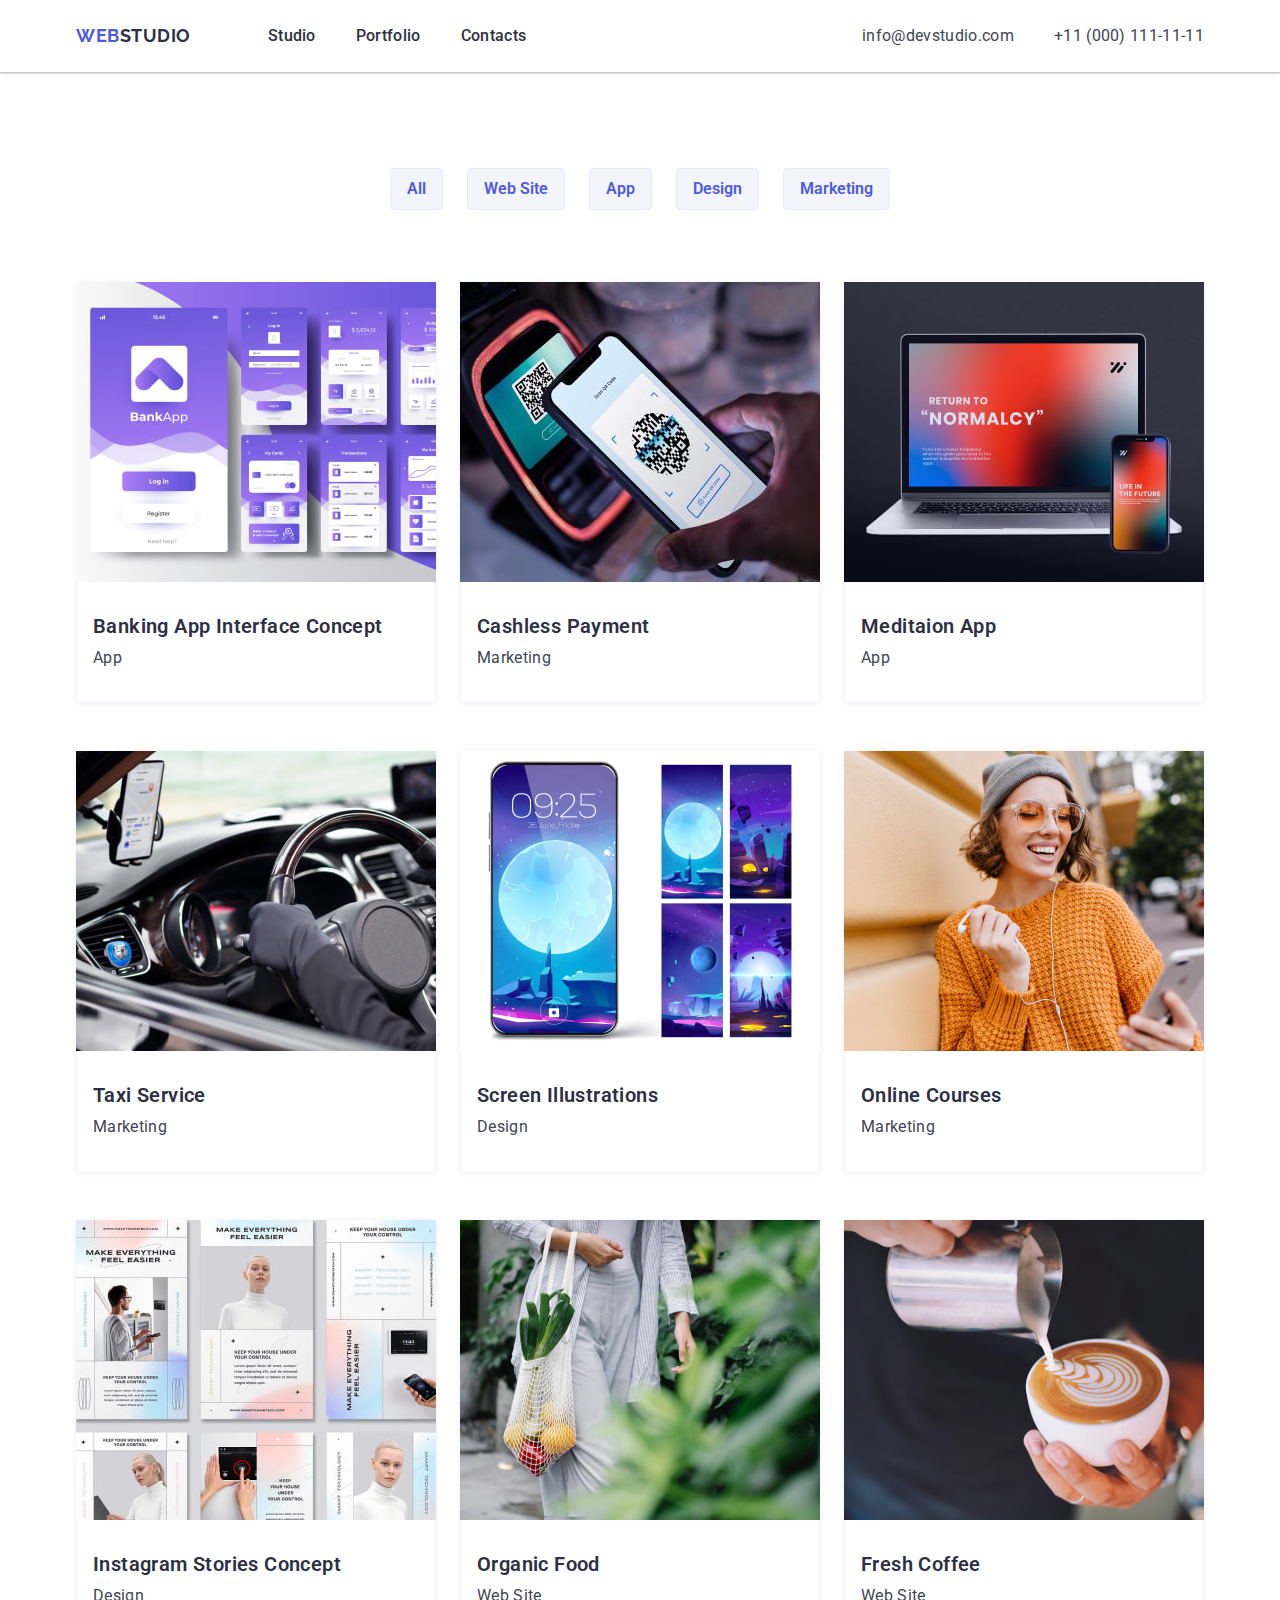
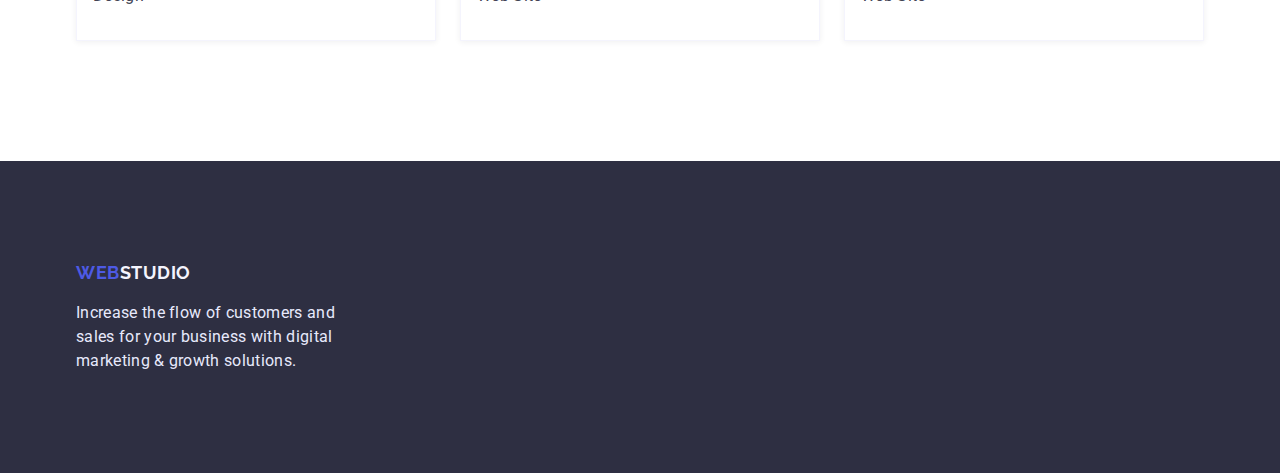
==== portfolio.html @ 5377bc29 "1" ====
<!DOCTYPE html>
<html lang="en">
  <head>
    <meta charset="UTF-8" />
    <meta http-equiv="X-UA-Compatible" content="IE=edge" />
    <meta name="description" content="Портфоліо" />
    <meta name="viewport" content="width=device-width, initial-scale=1.0" />
    <link
      rel="stylesheet"
      href="https://cdnjs.cloudflare.com/ajax/libs/modern-normalize/1.0.0/modern-normalize.min.css"
    />
    <link rel="stylesheet" href="styles/styles.css" />
    <link rel="preconnect" href="https://fonts.googleapis.com" />
    <link rel="preconnect" href="https://fonts.gstatic.com" crossorigin />
    <link
      href="https://fonts.googleapis.com/css2?family=Open+Sans:wght@400;600;700&family=Raleway:wght@700&family=Roboto:wght@400;500;700;900&display=swap"
      rel="stylesheet"
    />
  </head>
  <body>
    <!------------------------------ NAVIGATION + ADDRESS ---------------------->

    <header class="header">
      <div class="container">
        <nav>
          <a class="logo link" href="index.html"><span class="web">web</span><span class="studio">studio</span></a>
          <ul class="list header-list">
            <li><a class="link header-link" href="index.html">Studio</a></li>
            <li>
              <a class="link header-link" href="portfolio.html">Portfolio</a>
            </li>
            <li>
              <a class="link header-link" href="contacts.html">Contacts</a>
            </li>
          </ul>
        </nav>
        <ul class="list header-addr">
          <li>
            <a class="link header-address" href="mailto:info@devstudio.com">info@devstudio.com</a>
          </li>
          <li>
            <a class="link header-address" href="tel:+11(000)1111111">+11 (000) 111-11-11</a>
          </li>
        </ul>
      </div>
    </header>

    <main>
      <!------------------------------ PORTFOLIO BUTTONS ---------------------->

      <section class="section portfolio">
        <div class="container">
          <h1 class="visually-hidden">Content</h1>
          <ul class="list filter-btn">
            <li><button class="btn_portfolio" type="button">All</button></li>
            <li><button class="btn_portfolio" type="button">Web Site</button></li>
            <li><button class="btn_portfolio" type="button">App</button></li>
            <li><button class="btn_portfolio" type="button">Design</button></li>
            <li><button class="btn_portfolio" type="button">Marketing</button></li>
          </ul>
          <!------------------------------ PORTFOLIO PICTURES ---------------------->

          <ul class="list portfolio-list">
            <li class="portfolio-list-item">
              <img src="images/portfolio-1.jpg" width="360px" alt="image Banking App Interface Concept" />
              <div class="portfolio-item-text">
                <h2 class="title-cards">Banking App Interface Concept</h2>
                <p class="content-cards">App</p>
              </div>
            </li>
            <li class="portfolio-list-item">
              <img src="images/portfolio-2.jpg" width="360px" alt="image Cashless Payment" />
              <div class="portfolio-item-text">
                <h2 class="title-cards">Cashless Payment</h2>
                <p class="content-cards">Marketing</p>
              </div>
            </li>
            <li class="portfolio-list-item">
              <img src="images/portfolio-3.jpg" width="360px" alt="image Meditaion App" />
              <div class="portfolio-item-text">
                <h2 class="title-cards">Meditaion App</h2>
                <p class="content-cards">App</p>
              </div>
            </li>
            <li class="portfolio-list-item">
              <img src="images/portfolio-4.jpg" width="360px" alt="image Taxi Service" />
              <div class="portfolio-item-text">
                <h2 class="title-cards">Taxi Service</h2>
                <p class="content-cards">Marketing</p>
              </div>
            </li>
            <li class="portfolio-list-item">
              <img src="images/portfolio-5.jpg" width="360px" alt="image Screen Illustrations" />
              <div class="portfolio-item-text">
                <h2 class="title-cards">Screen Illustrations</h2>
                <p class="content-cards">Design</p>
              </div>
            </li>
            <li class="portfolio-list-item">
              <img src="images/portfolio-6.jpg" width="360px" alt="image Online Courses" />
              <div class="portfolio-item-text">
                <h2 class="title-cards">Online Courses</h2>
                <p class="content-cards">Marketing</p>
              </div>
            </li>
            <li class="portfolio-list-item">
              <img src="images/portfolio-7.jpg" width="360px" alt="image Instagram Stories Concept" />
              <div class="portfolio-item-text">
                <h2 class="title-cards">Instagram Stories Concept</h2>
                <p class="content-cards">Design</p>
              </div>
            </li>
            <li class="portfolio-list-item">
              <img src="images/portfolio-8.jpg" width="360px" alt="image Organic Food" />
              <div class="portfolio-item-text">
                <h2 class="title-cards">Organic Food</h2>
                <p class="content-cards">Web Site</p>
              </div>
            </li>
            <li class="portfolio-list-item">
              <img src="images/portfolio-9.jpg" width="360px" alt="image Fresh Coffee" />
              <div class="portfolio-item-text">
                <h2 class="title-cards">Fresh Coffee</h2>
                <p class="content-cards">Web Site</p>
              </div>
            </li>
          </ul>
        </div>
      </section>
    </main>
    <!------------------------------ FOOTER ---------------------->

    <footer class="footer">
      <div class="container">
        <a class="logo link" href="index.html"><span class="web">web</span><span class="studio-2">studio</span></a>
        <p>Increase the flow of customers and sales for your business with digital marketing & growth solutions.</p>
      </div>
    </footer>
  </body>
</html>
---- styles/styles.css ----
:root {
  --color-main: #2e2f42;
  --color-main-white: #ffffff;
  --color-second-white: #f4f4fd;
  --color-accent: #4d5ae5;
  --color-grey: #434455;
  --font-main: "Roboto", sans-serif;
  --font-secondary: "Raleway", sans-serif;
}

/* *,
*::before,
*::after {
  box-sizing: border-box;
} */

img {
  display: block;
  max-width: 100%;
  align-items: center;
}

h1,
h2,
h3,
h4,
h5,
h6,
p {
  margin-top: 0;
  margin-bottom: 0;
}

body {
  font-family: var(--font-main);
  background: var(--color-main-white);
}

.list {
  list-style: none;
  margin: 0;
  padding: 0;
}

.link {
  text-decoration: none;
}

.container {
  width: 1158px;
  margin: 0 auto;
  padding-left: 15px;
  padding-right: 15px;
}

/* ---------header--------- */

.header {
  box-shadow: 0px 2px 1px rgba(46, 47, 66, 0.08), 0px 1px 1px rgba(46, 47, 66, 0.16), 0px 1px 6px rgba(46, 47, 66, 0.08);
  display: flex;
  align-items: center;
}

.logo {
  font-family: var(--font-secondary);
  font-weight: 700;
  font-size: 18px;
  line-height: 1.33;
  letter-spacing: 0.03em;
  text-transform: uppercase;
  margin-right: 77px;
}

.header .container {
  display: flex;
  align-items: center;
}

.header nav,
.header ul {
  display: flex;
  align-items: center;
}

.web {
  color: var(--color-accent);
}

.studio {
  color: var(--color-main);
}

/* --------header_list------ */

.header-list {
  padding-top: 24px;
  padding-bottom: 24px;
  gap: 40px;
}

.header-link {
  font-weight: 500;
  font-size: 16px;
  line-height: 1.5;
  letter-spacing: 0.02em;
  color: var(--color-main);
}

.header-link:hover {
  color: var(--color-grey);
}

.header-link:focus {
  color: var(--color-accent);
}

.header-address {
  font-weight: 400;
  font-size: 16px;
  line-height: 1.5;
  letter-spacing: 0.02em;
  color: var(--color-grey);
  list-style: none;
}

.header-addr {
  gap: 40px;
  margin-left: auto;
}

.header-address:hover {
  color: var(--color-accent);
}

/* -------------HERO------------- */

.hero {
  text-align: center;
  background: var(--color-main);
  padding-top: 192px;
  padding-bottom: 192px;
}

.hero-title {
  font-weight: 600;
  font-size: 56px;
  line-height: 1.07;
  letter-spacing: 0.02em;
  color: var(--color-main-white);
  margin-bottom: 48px;
}

.btn {
  background: var(--color-accent);
  box-shadow: 0px 4px 4px rgba(0, 0, 0, 0.15);
  border-radius: 4px;
  border-color: transparent;
  font-weight: 600;
  font-size: 16px;
  line-height: 1.1875;
  letter-spacing: 0.04em;
  color: var(--color-main-white);
  padding: 16px 32px;
}

.btn:hover {
  background: var(--color-accent);
  box-shadow: 0px 1px 6px rgba(46, 47, 66, 0.08), 0px 1px 1px rgba(46, 47, 66, 0.16), 0px 2px 1px rgba(46, 47, 66, 0.08);
  border-radius: 4px;
  cursor: pointer;
}

.btn:focus {
  background: #404bbf;
  box-shadow: 0px 4px 4px rgba(0, 0, 0, 0.15);
  border-radius: 4px;
}

/* --------advantages------ */

.advantages {
  padding-top: 120px;
  padding-bottom: 120px;
}

.advantages-list {
  display: flex;
  text-align: left;
}

.title-cards {
  font-weight: 600;
  font-size: 20px;
  line-height: 1.2;
  color: var(--color-main);
  letter-spacing: 0.02em;
  margin-bottom: 8px;
}

.content-cards {
  font-weight: 400;
  font-size: 16px;
  line-height: 1.5;
  letter-spacing: 0.02em;
  color: var(--color-grey);
}

.advantages-item:not(:last-child) {
  margin-right: 24px;
}

.advantages-item {
  width: 264px;
}

/* -----What are we doing------*/

.examples {
  padding-bottom: 120px;
}

.main-title {
  font-weight: 600;
  font-size: 36px;
  line-height: 1.11;
  letter-spacing: 0.02em;
  text-transform: capitalize;
  text-align: center;
  color: var(--color-main);
  margin-bottom: 72px;
}

.examples-list {
  display: flex;
  align-items: center;
  gap: 24px;
}

/* -----TEAM------*/

.team {
  background: var(--color-second-white);
}

.team.section {
  padding-top: 120px;
  padding-bottom: 120px;
}

.team-list {
  display: flex;
  gap: 24px;
  margin: 0px;
}

.team-item {
  background-color: var(--color-main-white);
  box-shadow: 0px 1px 6px rgba(46, 47, 66, 0.08), 0px 1px 1px rgba(46, 47, 66, 0.16), 0px 2px 1px rgba(46, 47, 66, 0.08);
  border-radius: 0px 0px 4px 4px;
}

.team-item-text {
  padding-top: 32px;
  padding-bottom: 32px;
  text-align: center;
}

/* -----FOOTER------*/

.footer {
  background: var(--color-main);
  padding-top: 100px;
  padding-bottom: 100px;
}

.studio-2 {
  font-family: var(--font-secondary);
  font-weight: 700;
  font-size: 18px;
  line-height: 1.16;
  letter-spacing: 0.03em;
  color: var(--color-second-white);
}

.footer p {
  margin-top: 16px;
  font-weight: 400;
  font-size: 16px;
  line-height: 1.5;
  letter-spacing: 0.02em;
  color: #e7e9fc;
  max-width: 264px;
  text-align: left;
}

/* ---------------------PORTFOLIO -------------*/

.visually-hidden {
  position: absolute;
  width: 1px;
  height: 1px;
  margin: -1px;
  border: 0;
  padding: 0;
  white-space: nowrap;
  clip-path: inset(100%);
  clip: rect(0 0 0 0);
  overflow: hidden;
}

.portfolio {
  padding-top: 96px;
  padding-bottom: 120px;
}

.btn_portfolio {
  font-weight: 600;
  font-size: 16px;
  line-height: 1.5;
  color: var(--color-accent);
  background: var(--color-second-white);
  border: 1px solid #e7e9fc;
  border-radius: 4px;
  padding: 8px 16px;
}

.btn_portfolio:hover {
  color: var(--color-main-white);
  background: var(--color-accent);
  box-shadow: 0px 3px 1px rgba(0, 0, 0, 0.1), 0px 2px 1px rgba(0, 0, 0, 0.08), 0px 2px 2px rgba(0, 0, 0, 0.12);
  border: 1px solid var(--color-accent);
  cursor: pointer;
}

.filter-btn {
  display: flex;
  justify-content: center;
  margin: 0 auto 72px;
  gap: 24px;
  padding: 0;
}

.portfolio-list {
  display: flex;
  flex-wrap: wrap;
  margin: auto;
}

.portfolio-list-item {
  margin-left: 0px;
  margin-right: 24px;
  margin-bottom: 48px;
  max-width: calc((100% - 48px) / 3);
  background: var(--color-main-white);
  box-shadow: 0px 1px 6px rgba(46, 47, 66, 0.08);
}

.portfolio-list-item:nth-child(3n) {
  margin-right: 0;
}

.portfolio-list-item:nth-last-child(-n + 3) {
  margin-bottom: 0;
}

.portfolio-item-text {
  padding: 32px 16px;
  text-align: left;
  border: 0.5px solid var(--color-second-white);
  border-top: transparent;
}
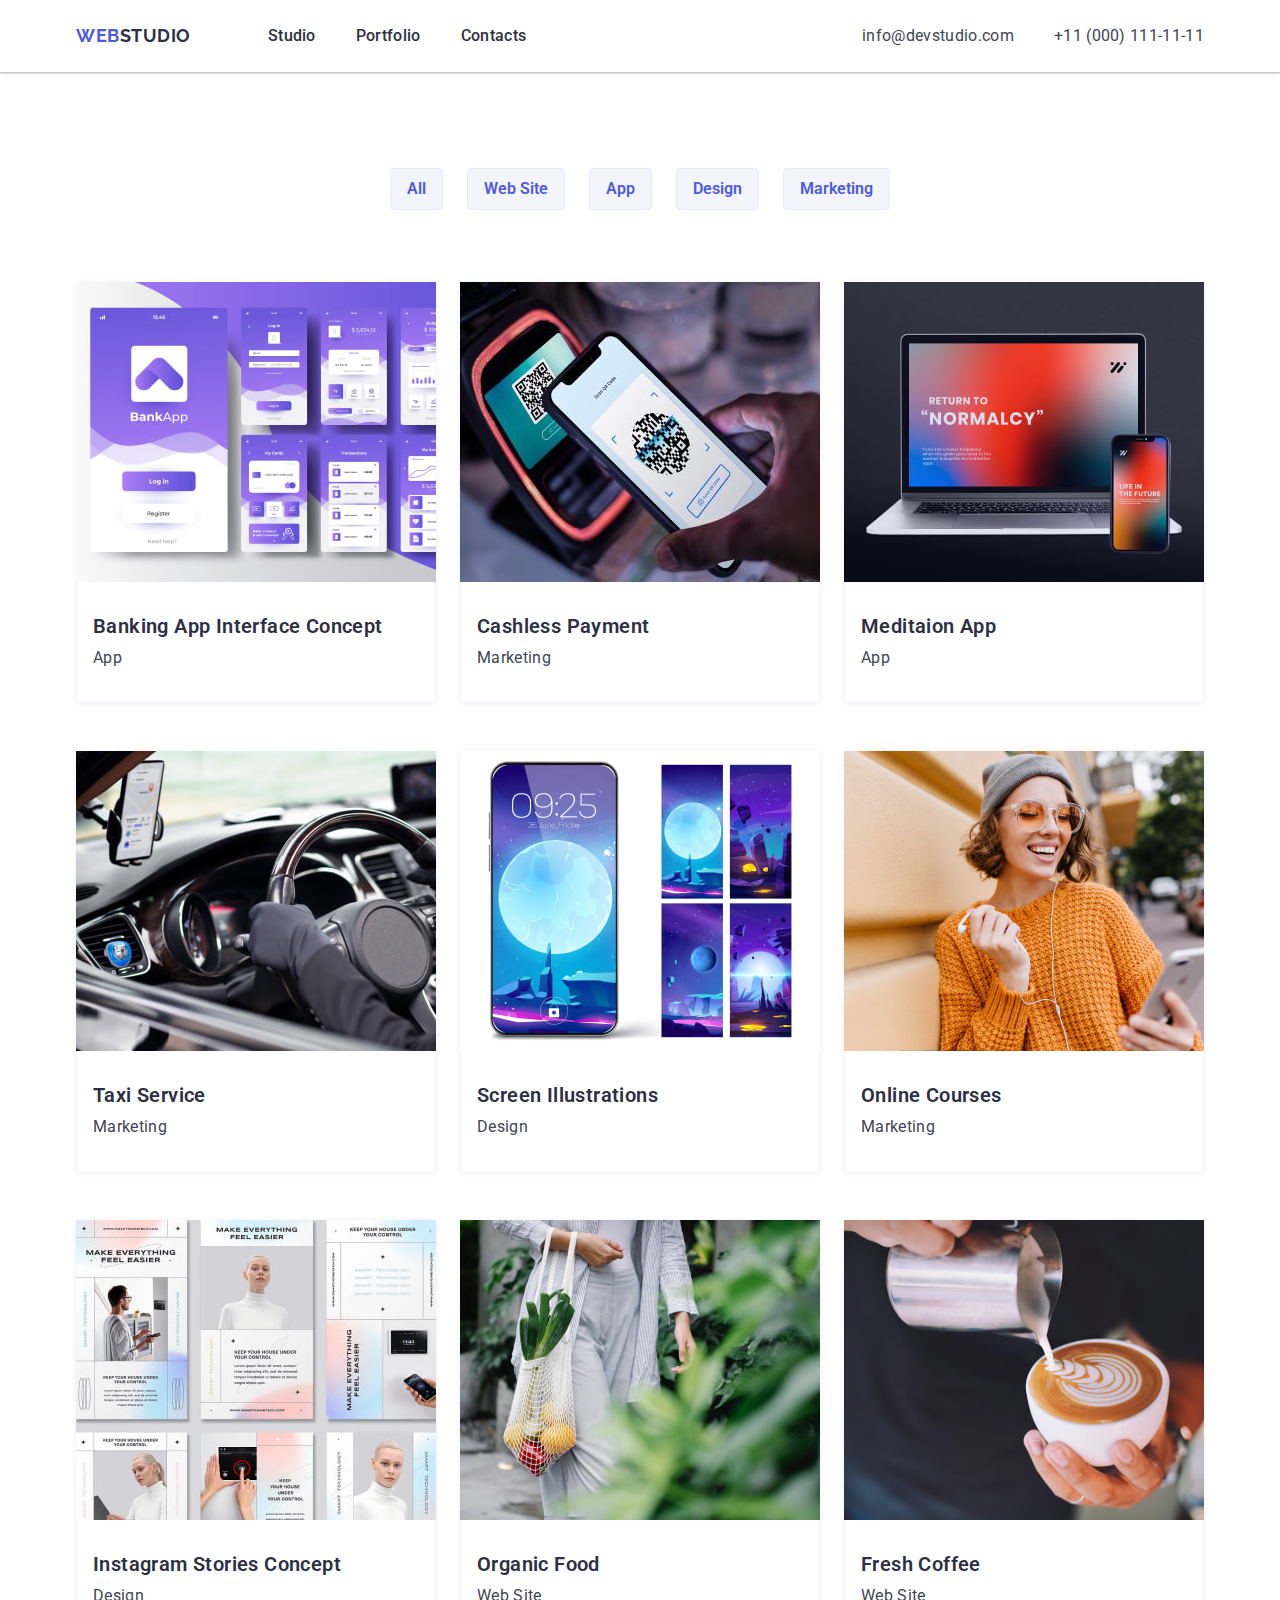
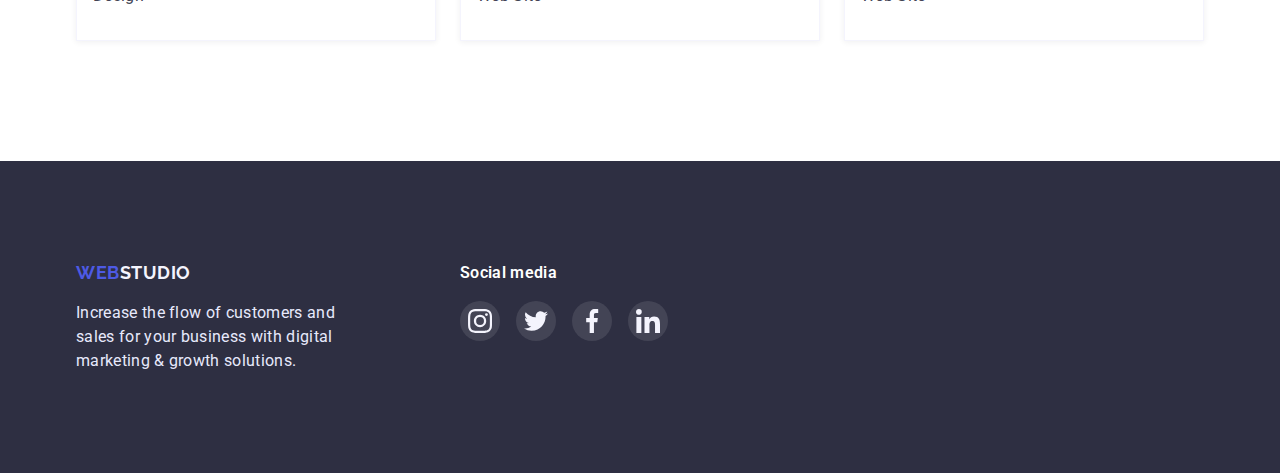
==== commit b000d1e3: "final" ====
--- a/portfolio.html
+++ b/portfolio.html
@@ -62,67 +62,85 @@
 
           <ul class="list portfolio-list">
             <li class="portfolio-list-item">
-              <img src="images/portfolio-1.jpg" width="360px" alt="image Banking App Interface Concept" />
-              <div class="portfolio-item-text">
-                <h2 class="title-cards">Banking App Interface Concept</h2>
-                <p class="content-cards">App</p>
-              </div>
+              <a class="link" href="#">
+                <img src="images/portfolio-1.jpg" width="360px" alt="image Banking App Interface Concept" />
+                <div class="portfolio-item-text">
+                  <h2 class="title-cards">Banking App Interface Concept</h2>
+                  <p class="content-cards">App</p>
+                </div>
+              </a>
             </li>
             <li class="portfolio-list-item">
-              <img src="images/portfolio-2.jpg" width="360px" alt="image Cashless Payment" />
-              <div class="portfolio-item-text">
-                <h2 class="title-cards">Cashless Payment</h2>
-                <p class="content-cards">Marketing</p>
-              </div>
+              <a class="link" href="#">
+                <img src="images/portfolio-2.jpg" width="360px" alt="image Cashless Payment" />
+                <div class="portfolio-item-text">
+                  <h2 class="title-cards">Cashless Payment</h2>
+                  <p class="content-cards">Marketing</p>
+                </div>
+              </a>
             </li>
             <li class="portfolio-list-item">
-              <img src="images/portfolio-3.jpg" width="360px" alt="image Meditaion App" />
-              <div class="portfolio-item-text">
-                <h2 class="title-cards">Meditaion App</h2>
-                <p class="content-cards">App</p>
-              </div>
+              <a class="link" href="#">
+                <img src="images/portfolio-3.jpg" width="360px" alt="image Meditaion App" />
+                <div class="portfolio-item-text">
+                  <h2 class="title-cards">Meditaion App</h2>
+                  <p class="content-cards">App</p>
+                </div>
+              </a>
             </li>
             <li class="portfolio-list-item">
-              <img src="images/portfolio-4.jpg" width="360px" alt="image Taxi Service" />
-              <div class="portfolio-item-text">
-                <h2 class="title-cards">Taxi Service</h2>
-                <p class="content-cards">Marketing</p>
-              </div>
+              <a class="link" href="#">
+                <img src="images/portfolio-4.jpg" width="360px" alt="image Taxi Service" />
+                <div class="portfolio-item-text">
+                  <h2 class="title-cards">Taxi Service</h2>
+                  <p class="content-cards">Marketing</p>
+                </div>
+              </a>
             </li>
             <li class="portfolio-list-item">
-              <img src="images/portfolio-5.jpg" width="360px" alt="image Screen Illustrations" />
-              <div class="portfolio-item-text">
-                <h2 class="title-cards">Screen Illustrations</h2>
-                <p class="content-cards">Design</p>
-              </div>
+              <a class="link" href="#">
+                <img src="images/portfolio-5.jpg" width="360px" alt="image Screen Illustrations" />
+                <div class="portfolio-item-text">
+                  <h2 class="title-cards">Screen Illustrations</h2>
+                  <p class="content-cards">Design</p>
+                </div>
+              </a>
             </li>
             <li class="portfolio-list-item">
-              <img src="images/portfolio-6.jpg" width="360px" alt="image Online Courses" />
-              <div class="portfolio-item-text">
-                <h2 class="title-cards">Online Courses</h2>
-                <p class="content-cards">Marketing</p>
-              </div>
+              <a class="link" href="#">
+                <img src="images/portfolio-6.jpg" width="360px" alt="image Online Courses" />
+                <div class="portfolio-item-text">
+                  <h2 class="title-cards">Online Courses</h2>
+                  <p class="content-cards">Marketing</p>
+                </div>
+              </a>
             </li>
             <li class="portfolio-list-item">
-              <img src="images/portfolio-7.jpg" width="360px" alt="image Instagram Stories Concept" />
-              <div class="portfolio-item-text">
-                <h2 class="title-cards">Instagram Stories Concept</h2>
-                <p class="content-cards">Design</p>
-              </div>
+              <a class="link" href="#">
+                <img src="images/portfolio-7.jpg" width="360px" alt="image Instagram Stories Concept" />
+                <div class="portfolio-item-text">
+                  <h2 class="title-cards">Instagram Stories Concept</h2>
+                  <p class="content-cards">Design</p>
+                </div>
+              </a>
             </li>
             <li class="portfolio-list-item">
-              <img src="images/portfolio-8.jpg" width="360px" alt="image Organic Food" />
-              <div class="portfolio-item-text">
-                <h2 class="title-cards">Organic Food</h2>
-                <p class="content-cards">Web Site</p>
-              </div>
+              <a class="link" href="#">
+                <img src="images/portfolio-8.jpg" width="360px" alt="image Organic Food" />
+                <div class="portfolio-item-text">
+                  <h2 class="title-cards">Organic Food</h2>
+                  <p class="content-cards">Web Site</p>
+                </div>
+              </a>
             </li>
             <li class="portfolio-list-item">
-              <img src="images/portfolio-9.jpg" width="360px" alt="image Fresh Coffee" />
-              <div class="portfolio-item-text">
-                <h2 class="title-cards">Fresh Coffee</h2>
-                <p class="content-cards">Web Site</p>
-              </div>
+              <a class="link" href="#">
+                <img src="images/portfolio-9.jpg" width="360px" alt="image Fresh Coffee" />
+                <div class="portfolio-item-text">
+                  <h2 class="title-cards">Fresh Coffee</h2>
+                  <p class="content-cards">Web Site</p>
+                </div>
+              </a>
             </li>
           </ul>
         </div>
@@ -132,8 +150,45 @@
 
     <footer class="footer">
       <div class="container">
-        <a class="logo link" href="index.html"><span class="web">web</span><span class="studio-2">studio</span></a>
-        <p>Increase the flow of customers and sales for your business with digital marketing & growth solutions.</p>
+        <div class="footer-box">
+          <div class="footer-left">
+            <a class="logo link" href="index.html"><span class="web">web</span><span class="studio-2">studio</span></a>
+            <p>Increase the flow of customers and sales for your business with digital marketing & growth solutions.</p>
+          </div>
+          <div class="footer-right">
+            <p>Social media</p>
+            <ul class="footer-list list">
+              <li class="footer-social-link">
+                <a class="icon-footer" href="#" alt="instagram">
+                  <svg class="footer-social">
+                    <use href="./images/icons.svg#icon-instagram"></use>
+                  </svg>
+                </a>
+              </li>
+              <li class="footer-social-link">
+                <a class="icon-footer" href="#" alt="twitter">
+                  <svg class="footer-social">
+                    <use href="./images/icons.svg#icon-twitter"></use>
+                  </svg>
+                </a>
+              </li>
+              <li class="footer-social-link">
+                <a class="icon-footer" href="#" alt="facebook">
+                  <svg class="footer-social">
+                    <use href="./images/icons.svg#icon-facebook"></use>
+                  </svg>
+                </a>
+              </li>
+              <li class="footer-social-link">
+                <a class="icon-footer" href="#" alt="linkedin">
+                  <svg class="footer-social">
+                    <use href="./images/icons.svg#icon-linkedin"></use>
+                  </svg>
+                </a>
+              </li>
+            </ul>
+          </div>
+        </div>
       </div>
     </footer>
   </body>
--- a/styles/styles.css
+++ b/styles/styles.css
@@ -139,6 +139,15 @@
   background: var(--color-main);
   padding-top: 192px;
   padding-bottom: 192px;
+  max-width: 1440px;
+  height: 600px;
+  background-image: linear-gradient(to top left, rgba(46, 47, 66, 0.7), rgba(46, 47, 66, 0.7)),
+    url("../images/people-office.jpg");
+  background-repeat: no-repeat;
+  background-size: cover;
+  background-position: center;
+  margin-left: auto;
+  margin-right: auto;
 }
 
 .hero-title {
@@ -213,6 +222,16 @@
   width: 264px;
 }
 
+.advantages-thumb {
+  display: flex;
+  width: 264px;
+  height: 112px;
+  background-color: var(--color-second-white);
+  justify-content: center;
+  align-items: center;
+  margin-bottom: 8px;
+}
+
 /* -----What are we doing------*/
 
 .examples {
@@ -263,6 +282,80 @@
   padding-top: 32px;
   padding-bottom: 32px;
   text-align: center;
+}
+
+.team-icon-list {
+  display: flex;
+  padding: 0;
+  margin-top: 12px;
+  margin-left: 16px;
+  margin-right: 16px;
+  gap: 24px;
+}
+
+.icon {
+  width: 40px;
+  height: 40px;
+  border-radius: 50%;
+  display: flex;
+  align-items: center;
+  justify-content: center;
+  background-color: var(--color-accent);
+}
+
+.team-icon-link {
+  width: 100%;
+  height: 100%;
+  display: flex;
+  align-items: center;
+  justify-content: center;
+  color: var(--color-second-white);
+}
+
+.iconsvg {
+  width: 16px;
+  height: 16px;
+  fill: currentColor;
+}
+
+/* -----Customers------*/
+
+.customers {
+  padding-top: 120px;
+  padding-bottom: 120px;
+}
+
+.customers-list {
+  display: flex;
+}
+
+.customers-item:not(:last-child) {
+  margin-right: 24px;
+}
+
+.customers-icon-link {
+  display: flex;
+  justify-content: center;
+  align-items: center;
+  width: 168px;
+  height: 88px;
+  border: 1px solid #8e8f99;
+  border-radius: 4px;
+}
+
+.customers-icon {
+  fill: #8e8f99;
+}
+
+.customers-icon-link:hover,
+.customers-icon-link:focus {
+  color: var(--color-accent);
+  border-color: var(--color-accent);
+}
+
+.customers-icon-link:hover .customers-icon,
+.customers-icon-link:focus .customers-icon {
+  fill: var(--color-accent);
 }
 
 /* -----FOOTER------*/
@@ -282,7 +375,7 @@
   color: var(--color-second-white);
 }
 
-.footer p {
+.footer-left p {
   margin-top: 16px;
   font-weight: 400;
   font-size: 16px;
@@ -291,6 +384,61 @@
   color: #e7e9fc;
   max-width: 264px;
   text-align: left;
+}
+
+.footer-box {
+  display: flex;
+}
+
+.footer-left {
+  display: block;
+}
+
+.footer-right {
+  display: block;
+  margin-left: 120px;
+  width: 208px;
+  height: 80px;
+}
+
+.footer-right p {
+  font-weight: 600;
+  font-size: 16px;
+  line-height: 1.5;
+  letter-spacing: 0.02em;
+  color: var(--color-main-white);
+}
+
+.footer-list {
+  display: flex;
+  margin-top: 16px;
+  gap: 16px;
+}
+
+.icon-footer {
+  width: 100%;
+  height: 100%;
+  display: flex;
+  align-items: center;
+  justify-content: center;
+}
+
+.footer-social-link {
+  width: 40px;
+  height: 40px;
+  border-radius: 50%;
+  background-color: rgba(255, 255, 255, 0.1);
+}
+
+.footer-social {
+  width: 24px;
+  height: 24px;
+  fill: var(--color-second-white);
+}
+
+.footer-social-link:hover,
+.footer-icon-link:focus {
+  background-color: #31d0aa;
 }
 
 /* ---------------------PORTFOLIO -------------*/
@@ -355,6 +503,11 @@
   box-shadow: 0px 1px 6px rgba(46, 47, 66, 0.08);
 }
 
+.portfolio-list-item:hover,
+.portfolio-list-item:focus {
+  box-shadow: 0px 1px 6px rgba(46, 47, 66, 0.08), 0px 1px 1px rgba(46, 47, 66, 0.16), 0px 2px 1px rgba(46, 47, 66, 0.08);
+}
+
 .portfolio-list-item:nth-child(3n) {
   margin-right: 0;
 }
@@ -368,4 +521,5 @@
   text-align: left;
   border: 0.5px solid var(--color-second-white);
   border-top: transparent;
-}
+  text-decoration: none;
+}
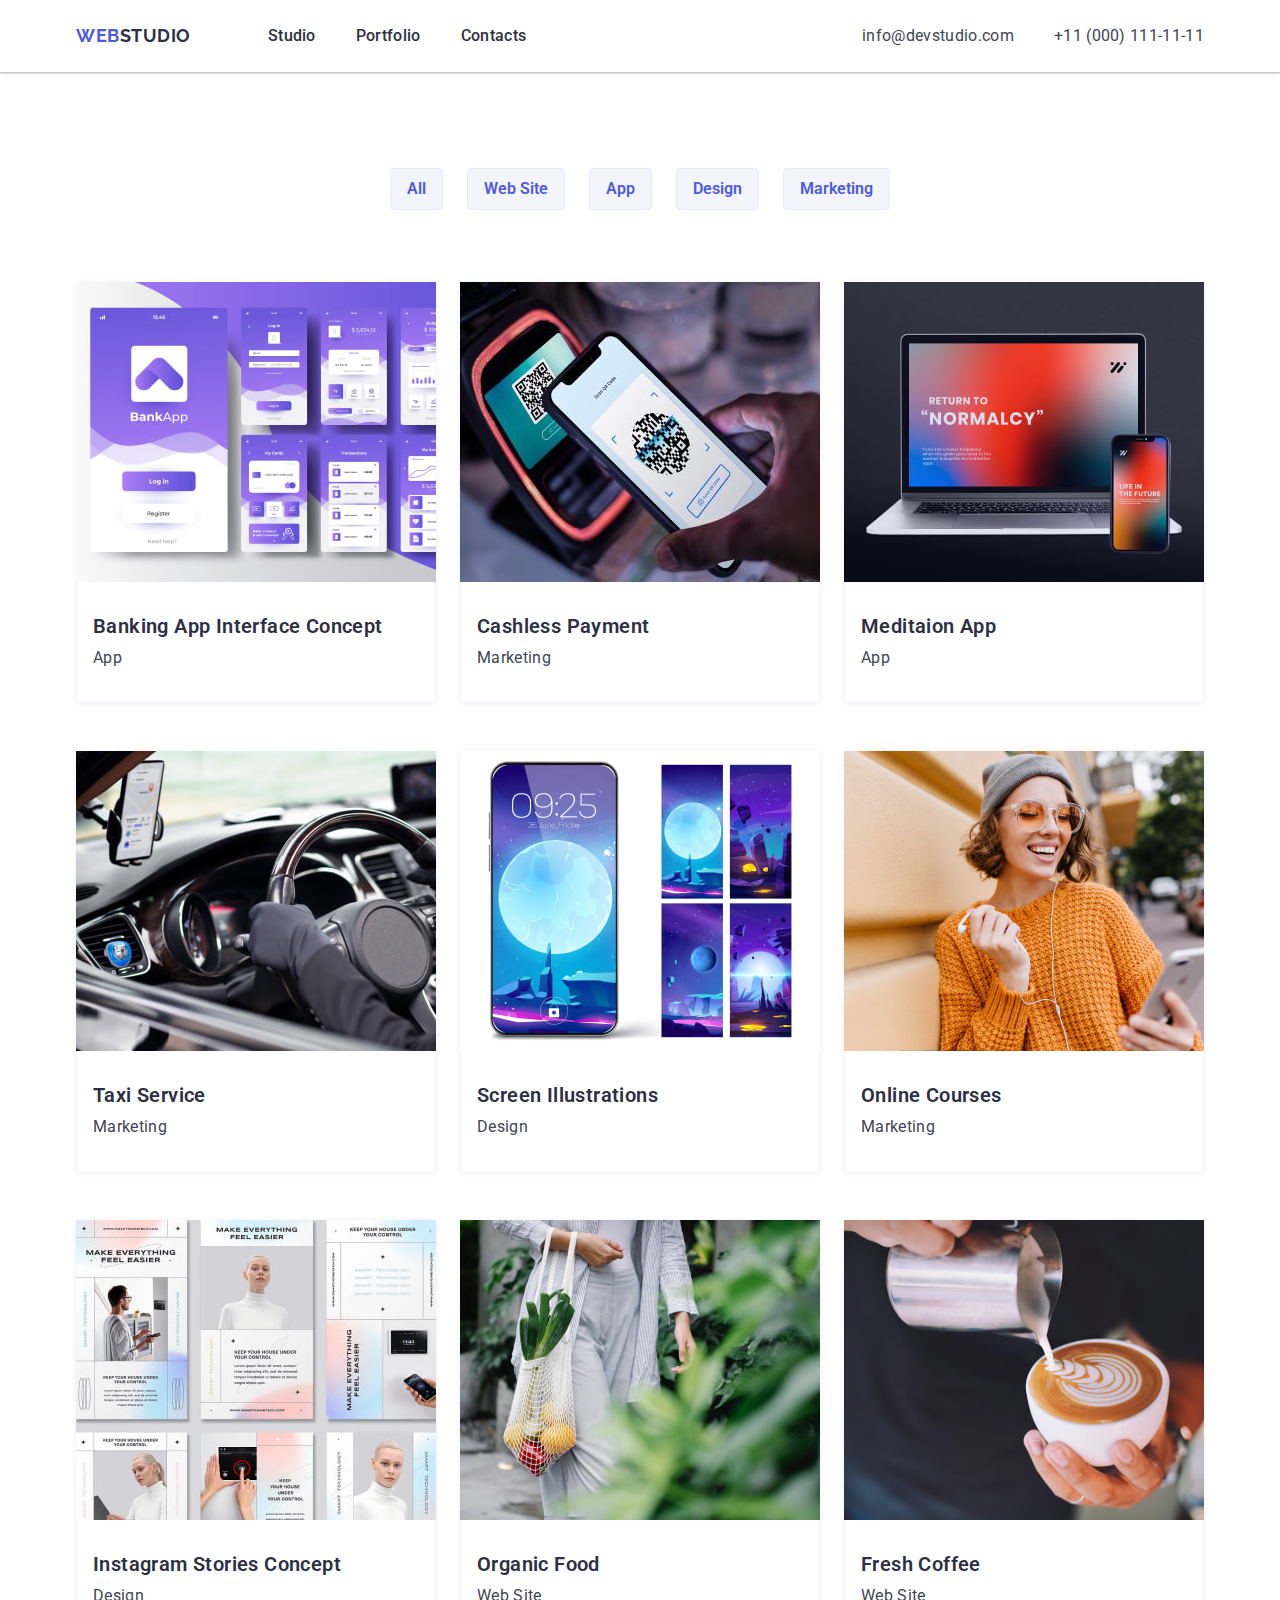
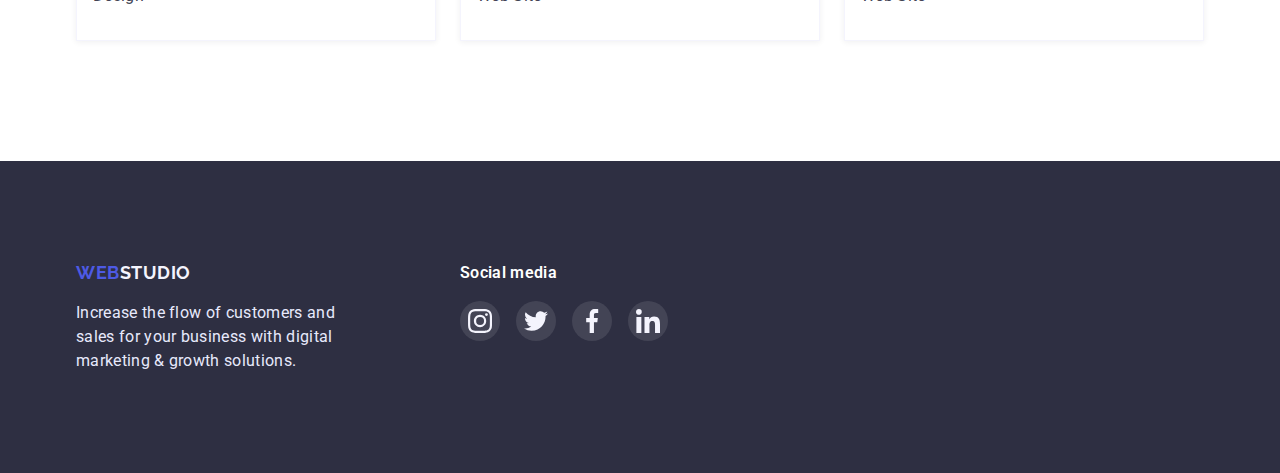
==== commit 61fa22ba: "final" ====
--- a/portfolio.html
+++ b/portfolio.html
@@ -23,7 +23,9 @@
     <header class="header">
       <div class="container">
         <nav>
-          <a class="logo link" href="index.html"><span class="web">web</span><span class="studio">studio</span></a>
+          <a class="logo link" href="index.html"
+            ><span class="web">web</span><span class="studio">studio</span></a
+          >
           <ul class="list header-list">
             <li><a class="link header-link" href="index.html">Studio</a></li>
             <li>
@@ -36,10 +38,14 @@
         </nav>
         <ul class="list header-addr">
           <li>
-            <a class="link header-address" href="mailto:info@devstudio.com">info@devstudio.com</a>
+            <a class="link header-address" href="mailto:info@devstudio.com"
+              >info@devstudio.com</a
+            >
           </li>
           <li>
-            <a class="link header-address" href="tel:+11(000)1111111">+11 (000) 111-11-11</a>
+            <a class="link header-address" href="tel:+11(000)1111111"
+              >+11 (000) 111-11-11</a
+            >
           </li>
         </ul>
       </div>
@@ -53,17 +59,25 @@
           <h1 class="visually-hidden">Content</h1>
           <ul class="list filter-btn">
             <li><button class="btn_portfolio" type="button">All</button></li>
-            <li><button class="btn_portfolio" type="button">Web Site</button></li>
+            <li>
+              <button class="btn_portfolio" type="button">Web Site</button>
+            </li>
             <li><button class="btn_portfolio" type="button">App</button></li>
             <li><button class="btn_portfolio" type="button">Design</button></li>
-            <li><button class="btn_portfolio" type="button">Marketing</button></li>
+            <li>
+              <button class="btn_portfolio" type="button">Marketing</button>
+            </li>
           </ul>
           <!------------------------------ PORTFOLIO PICTURES ---------------------->
 
           <ul class="list portfolio-list">
             <li class="portfolio-list-item">
-              <a class="link" href="#">
-                <img src="images/portfolio-1.jpg" width="360px" alt="image Banking App Interface Concept" />
+              <a class="portfolio-link link" href="#">
+                <img
+                  src="images/portfolio-1.jpg"
+                  width="360px"
+                  alt="image Banking App Interface Concept"
+                />
                 <div class="portfolio-item-text">
                   <h2 class="title-cards">Banking App Interface Concept</h2>
                   <p class="content-cards">App</p>
@@ -71,8 +85,12 @@
               </a>
             </li>
             <li class="portfolio-list-item">
-              <a class="link" href="#">
-                <img src="images/portfolio-2.jpg" width="360px" alt="image Cashless Payment" />
+              <a class="portfolio-link link" href="#">
+                <img
+                  src="images/portfolio-2.jpg"
+                  width="360px"
+                  alt="image Cashless Payment"
+                />
                 <div class="portfolio-item-text">
                   <h2 class="title-cards">Cashless Payment</h2>
                   <p class="content-cards">Marketing</p>
@@ -80,8 +98,12 @@
               </a>
             </li>
             <li class="portfolio-list-item">
-              <a class="link" href="#">
-                <img src="images/portfolio-3.jpg" width="360px" alt="image Meditaion App" />
+              <a class="portfolio-link link" href="#">
+                <img
+                  src="images/portfolio-3.jpg"
+                  width="360px"
+                  alt="image Meditaion App"
+                />
                 <div class="portfolio-item-text">
                   <h2 class="title-cards">Meditaion App</h2>
                   <p class="content-cards">App</p>
@@ -89,8 +111,12 @@
               </a>
             </li>
             <li class="portfolio-list-item">
-              <a class="link" href="#">
-                <img src="images/portfolio-4.jpg" width="360px" alt="image Taxi Service" />
+              <a class="portfolio-link link" href="#">
+                <img
+                  src="images/portfolio-4.jpg"
+                  width="360px"
+                  alt="image Taxi Service"
+                />
                 <div class="portfolio-item-text">
                   <h2 class="title-cards">Taxi Service</h2>
                   <p class="content-cards">Marketing</p>
@@ -98,8 +124,12 @@
               </a>
             </li>
             <li class="portfolio-list-item">
-              <a class="link" href="#">
-                <img src="images/portfolio-5.jpg" width="360px" alt="image Screen Illustrations" />
+              <a class="portfolio-link link" href="#">
+                <img
+                  src="images/portfolio-5.jpg"
+                  width="360px"
+                  alt="image Screen Illustrations"
+                />
                 <div class="portfolio-item-text">
                   <h2 class="title-cards">Screen Illustrations</h2>
                   <p class="content-cards">Design</p>
@@ -107,8 +137,12 @@
               </a>
             </li>
             <li class="portfolio-list-item">
-              <a class="link" href="#">
-                <img src="images/portfolio-6.jpg" width="360px" alt="image Online Courses" />
+              <a class="portfolio-link link" href="#">
+                <img
+                  src="images/portfolio-6.jpg"
+                  width="360px"
+                  alt="image Online Courses"
+                />
                 <div class="portfolio-item-text">
                   <h2 class="title-cards">Online Courses</h2>
                   <p class="content-cards">Marketing</p>
@@ -116,8 +150,12 @@
               </a>
             </li>
             <li class="portfolio-list-item">
-              <a class="link" href="#">
-                <img src="images/portfolio-7.jpg" width="360px" alt="image Instagram Stories Concept" />
+              <a class="portfolio-link link" href="#">
+                <img
+                  src="images/portfolio-7.jpg"
+                  width="360px"
+                  alt="image Instagram Stories Concept"
+                />
                 <div class="portfolio-item-text">
                   <h2 class="title-cards">Instagram Stories Concept</h2>
                   <p class="content-cards">Design</p>
@@ -125,8 +163,12 @@
               </a>
             </li>
             <li class="portfolio-list-item">
-              <a class="link" href="#">
-                <img src="images/portfolio-8.jpg" width="360px" alt="image Organic Food" />
+              <a class="portfolio-link link" href="#">
+                <img
+                  src="images/portfolio-8.jpg"
+                  width="360px"
+                  alt="image Organic Food"
+                />
                 <div class="portfolio-item-text">
                   <h2 class="title-cards">Organic Food</h2>
                   <p class="content-cards">Web Site</p>
@@ -134,8 +176,12 @@
               </a>
             </li>
             <li class="portfolio-list-item">
-              <a class="link" href="#">
-                <img src="images/portfolio-9.jpg" width="360px" alt="image Fresh Coffee" />
+              <a class="portfolio-link link" href="#">
+                <img
+                  src="images/portfolio-9.jpg"
+                  width="360px"
+                  alt="image Fresh Coffee"
+                />
                 <div class="portfolio-item-text">
                   <h2 class="title-cards">Fresh Coffee</h2>
                   <p class="content-cards">Web Site</p>
@@ -152,8 +198,14 @@
       <div class="container">
         <div class="footer-box">
           <div class="footer-left">
-            <a class="logo link" href="index.html"><span class="web">web</span><span class="studio-2">studio</span></a>
-            <p>Increase the flow of customers and sales for your business with digital marketing & growth solutions.</p>
+            <a class="logo link" href="index.html"
+              ><span class="web">web</span
+              ><span class="studio-2">studio</span></a
+            >
+            <p>
+              Increase the flow of customers and sales for your business with
+              digital marketing & growth solutions.
+            </p>
           </div>
           <div class="footer-right">
             <p>Social media</p>
@@ -161,28 +213,28 @@
               <li class="footer-social-link">
                 <a class="icon-footer" href="#" alt="instagram">
                   <svg class="footer-social">
-                    <use href="./images/icons.svg#icon-instagram"></use>
+                    <use href="./images/icons/icons.svg#icon-instagram"></use>
                   </svg>
                 </a>
               </li>
               <li class="footer-social-link">
                 <a class="icon-footer" href="#" alt="twitter">
                   <svg class="footer-social">
-                    <use href="./images/icons.svg#icon-twitter"></use>
+                    <use href="./images/icons/icons.svg#icon-twitter"></use>
                   </svg>
                 </a>
               </li>
               <li class="footer-social-link">
                 <a class="icon-footer" href="#" alt="facebook">
                   <svg class="footer-social">
-                    <use href="./images/icons.svg#icon-facebook"></use>
+                    <use href="./images/icons/icons.svg#icon-facebook"></use>
                   </svg>
                 </a>
               </li>
               <li class="footer-social-link">
                 <a class="icon-footer" href="#" alt="linkedin">
                   <svg class="footer-social">
-                    <use href="./images/icons.svg#icon-linkedin"></use>
+                    <use href="./images/icons/icons.svg#icon-linkedin"></use>
                   </svg>
                 </a>
               </li>
--- a/styles/styles.css
+++ b/styles/styles.css
@@ -56,7 +56,8 @@
 /* ---------header--------- */
 
 .header {
-  box-shadow: 0px 2px 1px rgba(46, 47, 66, 0.08), 0px 1px 1px rgba(46, 47, 66, 0.16), 0px 1px 6px rgba(46, 47, 66, 0.08);
+  box-shadow: 0px 2px 1px rgba(46, 47, 66, 0.08),
+    0px 1px 1px rgba(46, 47, 66, 0.16), 0px 1px 6px rgba(46, 47, 66, 0.08);
   display: flex;
   align-items: center;
 }
@@ -141,7 +142,11 @@
   padding-bottom: 192px;
   max-width: 1440px;
   height: 600px;
-  background-image: linear-gradient(to top left, rgba(46, 47, 66, 0.7), rgba(46, 47, 66, 0.7)),
+  background-image: linear-gradient(
+      to top left,
+      rgba(46, 47, 66, 0.7),
+      rgba(46, 47, 66, 0.7)
+    ),
     url("../images/people-office.jpg");
   background-repeat: no-repeat;
   background-size: cover;
@@ -174,7 +179,8 @@
 
 .btn:hover {
   background: var(--color-accent);
-  box-shadow: 0px 1px 6px rgba(46, 47, 66, 0.08), 0px 1px 1px rgba(46, 47, 66, 0.16), 0px 2px 1px rgba(46, 47, 66, 0.08);
+  box-shadow: 0px 1px 6px rgba(46, 47, 66, 0.08),
+    0px 1px 1px rgba(46, 47, 66, 0.16), 0px 2px 1px rgba(46, 47, 66, 0.08);
   border-radius: 4px;
   cursor: pointer;
 }
@@ -232,6 +238,11 @@
   margin-bottom: 8px;
 }
 
+.advantages-icon {
+  width: 64px;
+  height: 64px;
+}
+
 /* -----What are we doing------*/
 
 .examples {
@@ -274,7 +285,8 @@
 
 .team-item {
   background-color: var(--color-main-white);
-  box-shadow: 0px 1px 6px rgba(46, 47, 66, 0.08), 0px 1px 1px rgba(46, 47, 66, 0.16), 0px 2px 1px rgba(46, 47, 66, 0.08);
+  box-shadow: 0px 1px 6px rgba(46, 47, 66, 0.08),
+    0px 1px 1px rgba(46, 47, 66, 0.16), 0px 2px 1px rgba(46, 47, 66, 0.08);
   border-radius: 0px 0px 4px 4px;
 }
 
@@ -475,7 +487,8 @@
 .btn_portfolio:hover {
   color: var(--color-main-white);
   background: var(--color-accent);
-  box-shadow: 0px 3px 1px rgba(0, 0, 0, 0.1), 0px 2px 1px rgba(0, 0, 0, 0.08), 0px 2px 2px rgba(0, 0, 0, 0.12);
+  box-shadow: 0px 3px 1px rgba(0, 0, 0, 0.1), 0px 2px 1px rgba(0, 0, 0, 0.08),
+    0px 2px 2px rgba(0, 0, 0, 0.12);
   border: 1px solid var(--color-accent);
   cursor: pointer;
 }
@@ -500,12 +513,17 @@
   margin-bottom: 48px;
   max-width: calc((100% - 48px) / 3);
   background: var(--color-main-white);
+}
+
+.portfolio-link {
+  display: block;
   box-shadow: 0px 1px 6px rgba(46, 47, 66, 0.08);
 }
 
-.portfolio-list-item:hover,
-.portfolio-list-item:focus {
-  box-shadow: 0px 1px 6px rgba(46, 47, 66, 0.08), 0px 1px 1px rgba(46, 47, 66, 0.16), 0px 2px 1px rgba(46, 47, 66, 0.08);
+.portfolio-link:hover,
+.portfolio-link:focus {
+  box-shadow: 0px 1px 6px rgba(46, 47, 66, 0.08),
+    0px 1px 1px rgba(46, 47, 66, 0.16), 0px 2px 1px rgba(46, 47, 66, 0.08);
 }
 
 .portfolio-list-item:nth-child(3n) {
